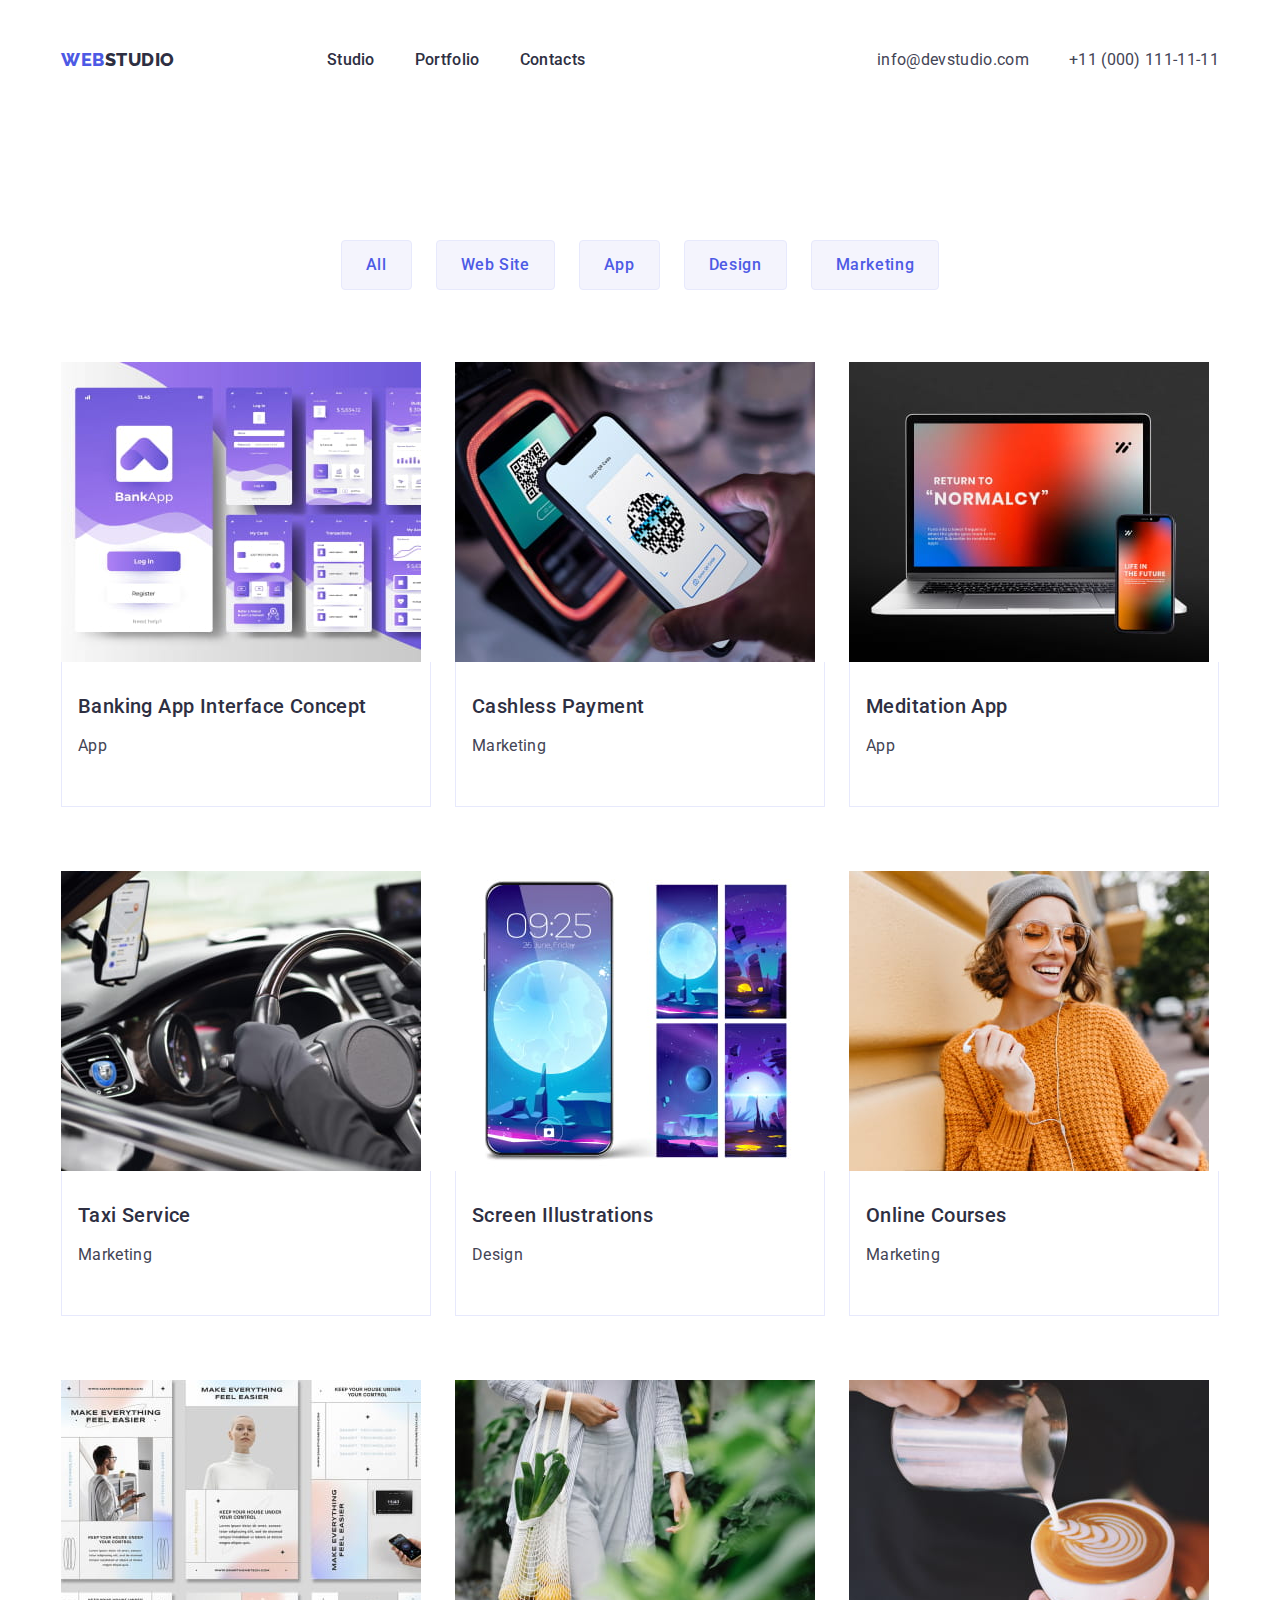
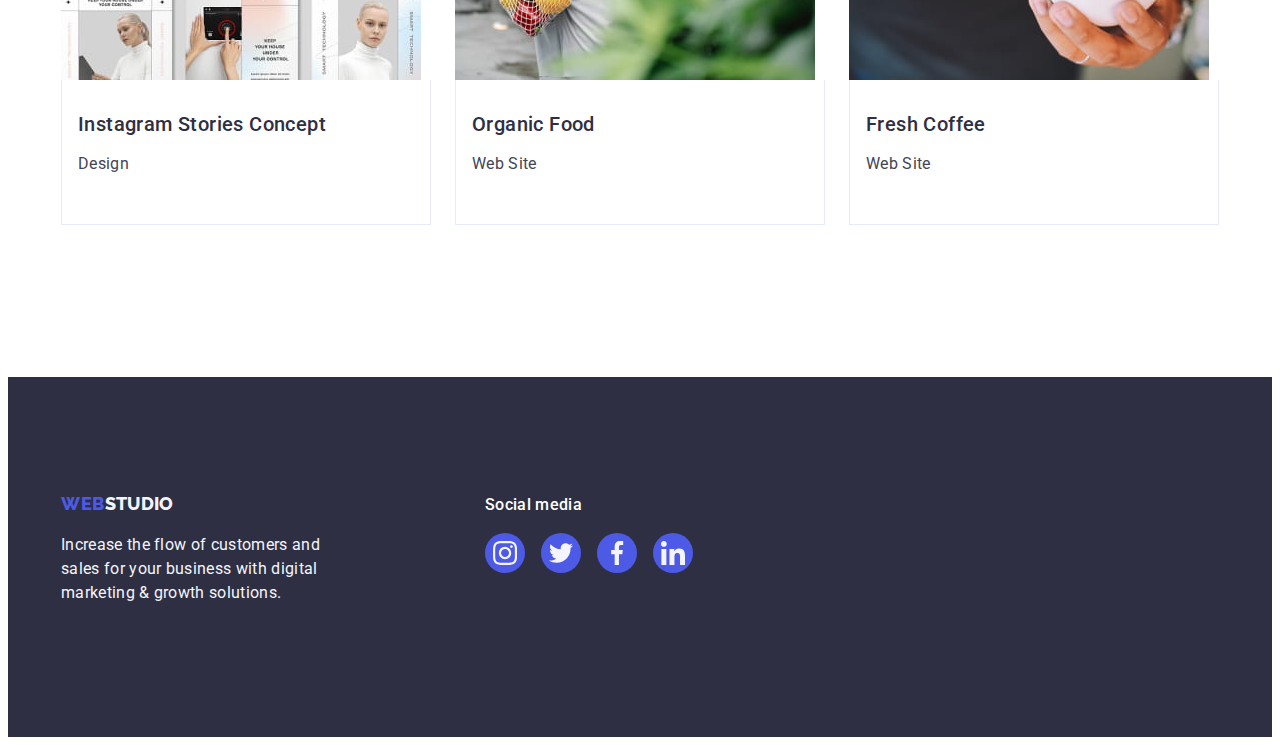
==== portfolio.html @ 4c4aa552 "Initial commit" ====
<!DOCTYPE html>
<html lang="en">
  <head>
    <meta charset="UTF-8" />
    <meta name="viewport" content="width=device-width, initial-scale=1.0" />
    <link
      rel="stylesheet"
      href="https://cdnjs.cloudflare.com/ajax/libs/modern-normalize/2.0.0/modern-normalize.min.css"
      integrity="sha512-4xo8blKMVCiXpTaLzQSLSw3KFOVPWhm/TRtuPVc4WG6kUgjH6J03IBuG7JZPkcWMxJ5huwaBpOpnwYElP/m6wg=="
      crossorigin="anonymous"
      referrerpolicy="no-referrer"
    />
    <link rel="preconnect" href="https://fonts.googleapis.com" />
    <link rel="preconnect" href="https://fonts.gstatic.com" crossorigin />
    <link
      href="https://fonts.googleapis.com/css2?family=Raleway:wght@700&family=Roboto:wght@400;500;700;900&display=swap"
      rel="stylesheet"
    />
    <link rel="stylesheet" href="./css/styles.css" />
    <title>Portfolio</title>
  </head>
  <body class="body">
    <!-- Header Section -->
    <header class="flex-header">
      <div class="header-container container">
        <!-- Navigation -->
        <nav class="flex-list">
          <!-- Logo -->
          <a class="logo link" href="./index.html"
            >Web<span class="span-class">Studio</span></a
          >
          <!-- Menu -->
          <ul class="list">
            <li><a class="list-link link" href="./index.html">Studio</a></li>
            <li>
              <a class="list-link link" href="./portfolio.html">Portfolio</a>
            </li>
            <li><a class="list-link link" href="">Contacts</a></li>
          </ul>
        </nav>
        <!-- Contact section -->
        <address class="contact">
          <ul class="list">
            <li>
              <a class="contact-link link" href="mailto:info@devstudio.com"
                >info@devstudio.com</a
              >
            </li>
            <li>
              <a class="contact-link link" href="tel:+110001111111">
                +11 (000) 111-11-11</a
              >
            </li>
          </ul>
        </address>
      </div>
    </header>
    <main>
      <!-- buttons section -->
      <section class="main">
        <div class="container">
          <h1 class="visually-hidden">all link buttons</h1>
          <ul class="list design-button">
            <li><button class="navi-menu" type="button">All</button></li>
            <li><button class="navi-menu" type="button">Web Site</button></li>
            <li><button class="navi-menu" type="button">App</button></li>
            <li><button class="navi-menu" type="button">Design</button></li>
            <li><button class="navi-menu" type="button">Marketing</button></li>
            <!-- banking app/cashless payment/meditation app -->
          </ul>
          <ul class="list portf">
            <li class="flist">
              <a href="" class="link">
                <img
                  src="./images/images-1.jpg"
                  alt="banking app interface"
                  width="360"
                />
                <div class="container-elements">
                  <h2 class="portfolio-titles">
                    Banking App Interface Concept
                  </h2>
                  <p class="p-pharagraph">App</p>
                </div>
              </a>
            </li>
            <li class="flist">
              <a href="" class="link">
                <img
                  src="./images/images-2.jpg"
                  alt="contactless payment"
                  width="360"
                />
                <div class="container-elements">
                  <h2 class="portfolio-titles">Cashless Payment</h2>
                  <p class="p-pharagraph">Marketing</p>
                </div>
              </a>
            </li>
            <li class="flist">
              <a href="" class="link">
                <img
                  src="./images/images-3.jpg"
                  alt="meditation app substitute"
                  width="360"
                />
                <div class="container-elements">
                  <h2 class="portfolio-titles">Meditation App</h2>
                  <p class="p-pharagraph">App</p>
                </div>
              </a>
            </li>
            <!-- Taxi service/Screen ilustration/Online courses -->
            <li class="flist">
              <a href="" class="link">
                <img
                  src="./images/images-4.jpg"
                  alt="Taxi service app"
                  width="360"
                />
                <div class="container-elements">
                  <h2 class="portfolio-titles">Taxi Service</h2>
                  <p class="p-pharagraph">Marketing</p>
                </div>
              </a>
            </li>
            <li class="flist">
              <a href="" class="link">
                <img
                  src="./images/images-5.jpg"
                  alt="Different screen ilustration"
                  width="360"
                />
                <div class="container-elements">
                  <h2 class="portfolio-titles">Screen Illustrations</h2>
                  <p class="p-pharagraph">Design</p>
                </div>
              </a>
            </li>
            <li class="flist">
              <a href="" class="link">
                <img
                  src="./images/images-6.jpg"
                  alt="Online courses anywere"
                  width="360"
                />
                <div class="container-elements">
                  <h2 class="portfolio-titles">Online Courses</h2>
                  <p class="p-pharagraph">Marketing</p>
                </div>
              </a>
            </li>
            <!-- Fourth section - Instagram stories/Organic Food/Fresh Coffe -->
            <li class="flist">
              <a href="" class="link">
                <img
                  src="./images/images-7.jpg"
                  alt="Instagram slides"
                  width="360"
                />
                <div class="container-elements">
                  <h2 class="portfolio-titles">Instagram Stories Concept</h2>
                  <p class="p-pharagraph">Design</p>
                </div>
              </a>
            </li>
            <li class="flist">
              <a href="" class="link">
                <img src="./images/images-8.jpg" alt="Fresh food" width="360" />
                <div class="container-elements">
                  <h2 class="portfolio-titles">Organic Food</h2>
                  <p class="p-pharagraph">Web Site</p>
                </div>
              </a>
            </li>
            <li class="flist">
              <a href="" class="link">
                <img
                  src="./images/images-9.jpg"
                  alt="Cappuccino cup"
                  width="360"
                />
                <div class="container-elements">
                  <h2 class="portfolio-titles">Fresh Coffee</h2>
                  <p class="p-pharagraph">Web Site</p>
                </div>
              </a>
            </li>
          </ul>
        </div>
      </section>
    </main>
    <footer class="footer">
      <div class="container social-m-footer">
        <div class="div-element-footer">
          <a class="logo link" href="./index.html"
            >Web<span class="span-class-p">Studio</span></a
          >
          <p class="index">
            Increase the flow of customers and sales for your business with
            digital marketing & growth solutions.
          </p>
        </div>
        <div>
          <p class="s-m-pharagraph">Social media</p>
          <ul class="s-m-list">
            <li class="insta-tweet-fb-li-footer">
              <a class="footer-link-sm" href="social-media-link-footer">
                <svg class="svg-icon-footer" width="24" height="24">
                  <use href="./images/icons.svg#instagram"></use>
                </svg>
              </a>
            </li>
            <li class="insta-tweet-fb-li-footer">
              <a class="footer-link-sm" href="social-media-link-footer">
                <svg class="svg-icon-footer" width="24" height="24">
                  <use href="./images/icons.svg#twitter-1"></use>
                </svg>
              </a>
            </li>
            <li class="insta-tweet-fb-li-footer">
              <a class="footer-link-sm" href="social-media-link-footer">
                <svg class="svg-icon-footer" width="24" height="24">
                  <use href="./images/icons.svg#facebook"></use>
                </svg>
              </a>
            </li>
            <li class="insta-tweet-fb-li-footer">
              <a class="footer-link-sm" href="social-media-link-footer">
                <svg class="svg-icon-footer" width="24" height="24">
                  <use href="./images/icons.svg#linkedin"></use>
                </svg>
              </a>
            </li>
          </ul>
        </div>
      </div>
    </footer>
  </body>
</html>
---- css/styles.css ----
:root {
  --logo-blue-color: #4d5ae5;
  --logo-titles-color: #2e2f42;
  --background-page-color: #fff;
  --adress-text-color: #434455;
  --brand-color-ocean: #404bbf;
  --light-color: #f4f4fd;
  --logo-coloe: #f4f4f4f4;
  --text-font-family: "Roboto", sans-serif;
  --logo-font-family: "Raleway", sans-serif;
  --cornflower: #e7e9fc;
  --light-slate: #8e8f99;
}

/*Nav section - Contact-Adress */

.body {
  font-family: "Roboto", sans-serif;
  color: #434455;
  background-color: var(--background-page-color);
}

h2 {
  margin: 0;
}

img {
  display: block;
}

.container {
  padding-left: 15px;
  padding-right: 15px;
  width: 1158px;
  margin: 0 auto;
}

.logo {
  font-family: "Raleway", sans-serif;
  font-weight: 800;
  font-size: 18px;
  line-height: 1.17;
  letter-spacing: 0.03em;
  text-transform: uppercase;
  color: var(--logo-blue-color);
  text-decoration: none;
  margin-right: 76px;
}

.span-class {
  color: var(--logo-titles-color);
  margin-right: 76px;
}

.link {
  text-decoration: none;
  display: inline-block;
  margin-bottom: 16px;
  display: block;
}

.list {
  list-style: none;
  display: flex;
  gap: 40px;
  padding: 0;
}

.ad-li {
  padding: 24px;
}

.sect-two {
  gap: 24px;
}

.design-button {
  justify-content: center;
  gap: 24px;
  margin-bottom: 72px;
  padding: 0;
}

.portf {
  flex-wrap: wrap;
  column-gap: 24px;
  row-gap: 48px;
  padding: 0;
}

.header-box-shadow {
  border-bottom: 1px solid var(--CORNFLOWER, #e7e9fc);
  background: var(--WHITE, #fff);
  box-shadow: 0px 1px 6px 0px rgba(46, 47, 66, 0.08),
    0px 1px 1px 0px rgba(46, 47, 66, 0.16),
    0px 2px 1px 0px rgba(46, 47, 66, 0.08);
}

.header-container {
  display: flex;
  justify-content: space-between;
}

.flex-list {
  display: flex;
  align-items: center;
}

.list-link {
  font-weight: 500;
  font-size: 16px;
  line-height: 1.5;
  letter-spacing: 0.02em;
  color: var(--logo-titles-color);
  text-decoration: none;
  padding: 24px 0;
}

.list-link:hover {
  color: #404bbf;
}
.list-link:focus {
  color: #404bbf;
}

.contact {
  font-style: normal;
  list-style-type: none;
  display: flex;
  align-items: center;
  gap: 40;
}

.contact-link {
  font-size: 16px;
  line-height: 1.5;
  font-weight: 400;
  letter-spacing: 0.02em;
  color: var(--adress-text-color);
  text-decoration: none;
}

.contact-link:hover,
.contact-link:focus {
  color: #404bbf;
}

/*MAIN SECTION -index html\\\*/

.hero {
  background-color: var(--logo-titles-color);
  text-align: center;
  padding-top: 188px;
  padding-bottom: 188px;
}

.hero-cover {
  background-image: linear-gradient(
      rgba(46, 47, 66, 0.7),
      rgba(46, 47, 66, 0.7)
    ),
    url(../images/people-office.jpg);
  max-width: 1440px;
  background-repeat: no-repeat;
  background-position: center;
  background-size: cover;
  margin-inline: auto;
}

.hero-title {
  font-size: 56px;
  line-height: 1.07;
  text-align: center;
  letter-spacing: 0.02em;
  color: #fff;
  font-weight: 700;
  max-width: 496px;
  margin: auto;
  margin-bottom: 72px;
}

/*Button - first section*/

.button {
  background-color: #4d5ae5;
  font-family: "Roboto", sans-serif;
  font-weight: 500;
  font-size: 16px;
  line-height: 1.5;
  letter-spacing: 0.04em;
  color: #fff;
  cursor: pointer;
  min-width: 169px;
  height: 56px;
  border: none;
  border-radius: 4px;
  margin: auto;
}

.button:hover,
.button:focus {
  background-color: #404bbf;
}

/*section 2*/

.title-list {
  font-weight: 500;
  font-size: 20px;
  line-height: 1.2;
  letter-spacing: 0.02em;
  color: #2e2f42;
  margin-bottom: 8px;
}

/*section two */

.section-two {
  padding-top: 120px;
  padding-bottom: 120px;
}

.position {
  width: 100%;
  min-width: 264px;
}

.flist {
  flex-basis: calc((100% - 48px) / 3);
}

.visually-hidden {
  position: absolute;
  width: 1px;
  height: 1px;
  margin: -1px;
  border: 0;
  padding: 0;
  white-space: nowrap;
  clip-path: inset(100%);
  clip: rect(0 0 0 0);
  overflow: hidden;
}

.icon-div-section-two {
  display: flex;
  align-items: center;
  justify-content: center;
  height: 112px;
  background-color: #f4f4fd;
  border-radius: 4px;
  margin-bottom: 8px;
}

/*section 3*/

.what-are-we-doing {
  font-size: 36px;
  line-height: 1.11;
  text-align: center;
  letter-spacing: 0.02em;
  text-transform: capitalize;
  color: var(--logo-titles-color);
  margin-bottom: 72px;
}

.third {
  display: flex;
  gap: 24px;
}

.threephoto {
  flex-basis: calc((100%-48) / 3);
}

/*section 4*/

.our-team {
  background-color: #f4f4fd;
  padding: 120px 0;
}

.fourth {
  list-style-type: none;
  display: flex;
  justify-content: center;
  gap: 24px;
  align-items: center;
  padding: 0;
}

.photo {
  min-width: 264px;
}

.div-element {
  padding-top: 32px;
  padding-bottom: 32px;
}

.four {
  width: calc(100% - 72px) / 4;
  border-radius: 0px 0px 4px 4px;
  background-color: var(--WHITE, #fff);
  box-shadow: 0px 2px 1px 0px rgba(46, 47, 66, 0.08),
    0px 1px 1px 0px rgba(46, 47, 66, 0.16),
    0px 1px 6px 0px rgba(46, 47, 66, 0.08);
  display: flex;
  flex-direction: column;
  justify-content: center;
  align-items: center;
  width: 264px;
}

.name-position {
  padding-top: 32px;
  padding-bottom: 32px;
}

.title-list-h-three {
  font-weight: 500;
  font-size: 20px;
  line-height: 120%;
  letter-spacing: 0.04em;
  color: #2e2f42;
  text-align: center;
  margin-bottom: 8px;
}

.indexp {
  font-size: 16px;
  line-height: 1.5;
  letter-spacing: 0.32px;
  color: var(--adress-text-color);
}

.p-team {
  text-align: center;
}

.photo {
  background: #fff;
}

.photocont {
  padding-bottom: 120px;
}

.social-media-section-four {
  display: flex;
  justify-content: center;
  gap: 24px;
  padding-right: 40px;
  list-style-type: none;
}

.insta-tweet-fb-li {
  width: 40px;
  height: 40px;
}

.social-media-link {
  width: 100%;
  height: 100%;
  background-color: var(--logo-blue-color);
  border-radius: 50%;
  display: flex;
  align-items: center;
  justify-content: center;
  flex-shrink: 0;
}

.social-media-link:hover,
.social-media-link:focus {
  background-color: #404bbf;
}

.svg-social {
  fill: var(--light-color);
}

/*section 5*/

.customers-section {
  padding-top: 120px;
  padding-bottom: 120px;
  display: flex;
  justify-content: center;
  align-items: center;
  height: 100%;
}

.customers-container {
  align-items: center;
}

.customers-title {
  font-size: 36px;
  line-height: 1.11;
  color: var(--logo-titles-color);
  align-items: center;
  margin-bottom: 72px;
  text-align: center;
  letter-spacing: 0.02em;
  text-transform: capitalize;
  border: 40px;
}

.customers-list {
  display: flex;
  gap: 24px;
  list-style-type: none;
  padding: 0;
}

.client-one {
  width: calc(100% - 120px) / 6;
  height: 88px;
  width: 168px;
}

.client-link {
  width: 100%;
  height: 100%;
  border: 1px solid #8e8f99;
  border-radius: 4px;
  display: flex;
  align-items: center;
  justify-content: center;
  color: var(--light-slate);
  align-items: center;
}

.client-link:hover {
  border-color: #404bbf;
  color: #404bbf;
}

.client-link:focus {
  border-color: #404bbf;
  color: #404bbf;
}

.svg-icon {
  fill: currentColor;
}

/*footer section*/

.footer {
  font-family: "Roboto", sans-serif;
  font-weight: 400;
  font-size: 16px;
  line-height: 24px;
  letter-spacing: 0.32px;
  color: var(--logo-blue-color);
  background-color: var(--logo-titles-color);
  padding-top: 100px;
  padding-bottom: 100px;
}

.index {
  color: var(--light-color);
  line-height: 1.5;
  letter-spacing: 0.02em;
  max-width: 264px;
  margin-bottom: 16px;
}

.index:first {
  text-transform: uppercase;
}

.span-class-f {
  color: #f4f4f4f4;
}

.span-class-p {
  line-height: 1.5;
  color: var(--light-color);
  letter-spacing: 0.02em;
}

.social-m-footer {
  display: flex;
  align-items: baseline;
  letter-spacing: 0.02em;
  color: var(--background-page-color);
  margin-bottom: 16px;
}

.div-element-footer {
  margin-right: 120px;
}

.s-m-pharagraph {
  font-weight: 500;
  font-size: 16px;
  line-height: 1.5;
  letter-spacing: 0.02em;
  color: var(--background-page-color);
  margin-left: 40px;
  max-width: 264px;
  margin-top: 16px;
}

.s-m-pharagraph::first-letter {
  text-transform: uppercase;
}

.s-m-list {
  display: flex;
  gap: 16px;
  list-style-type: none;
}

.insta-tweet-fb-li-footer {
  width: 40px;
  height: 40px;
}

.footer-link-sm {
  width: 100%;
  height: 100%;
  background-color: var(--logo-blue-color);
  border-radius: 50%;
  display: flex;
  align-items: center;
  justify-content: center;
}

.footer-link-sm:hover,
.footer-link-sm:focus {
  background-color: #31d0aa;
}

.svg-icon-footer {
  fill: var(--light-color);
}

/*PORTFOLIO main section*/

/*buttons section*/

.navi-menu {
  font-family: "Roboto", sans-serif;
  font-weight: 500;
  font-size: 16px;
  line-height: 1.5;
  letter-spacing: 0.04em;
  color: var(--logo-blue-color);
  background-color: #f4f4fd;
  cursor: pointer;
  padding-top: 12px;
  padding-bottom: 12px;
  padding-left: 24px;
  padding-right: 24px;
  border: 1px solid var(--cornflower);
  border-radius: 4px;
}

.navi-menu:hover {
  color: #fff;
  background-color: #404bbf;
  border: 1px solid transparent;
  box-shadow: 0px 3px 1px rgba(0, 0, 0, 0.1), 0px 2px 1px rgba(0, 0, 0, 0.08),
    0px 2px 2px rgba(0, 0, 0, 0.12);
}

.navi-menu:focus {
  color: #fff;
  background-color: #404bbf;
  border: 1px solid transparent;
  box-shadow: 0px 3px 1px rgba(0, 0, 0, 0.1), 0px 2px 1px rgba(0, 0, 0, 0.08),
    0px 2px 2px rgba(0, 0, 0, 0.12);
}

/*images*/
.portfolio-titles {
  font-weight: 500;
  font-size: 20px;
  line-height: 1.2;
  letter-spacing: 0.02em;
  color: var(--logo-titles-color);
  margin-bottom: 8px;
}

.p-pharagraph {
  font-size: 16px;
  line-height: 1.5;
  letter-spacing: 0.02em;
  color: var(--adress-text-color);
}

.main {
  padding-top: 96px;
  padding-bottom: 120px;
}

.container-elements {
  padding: 32px 16px;
  border: 1px solid var(--cornflower);
  border-top: none;
}
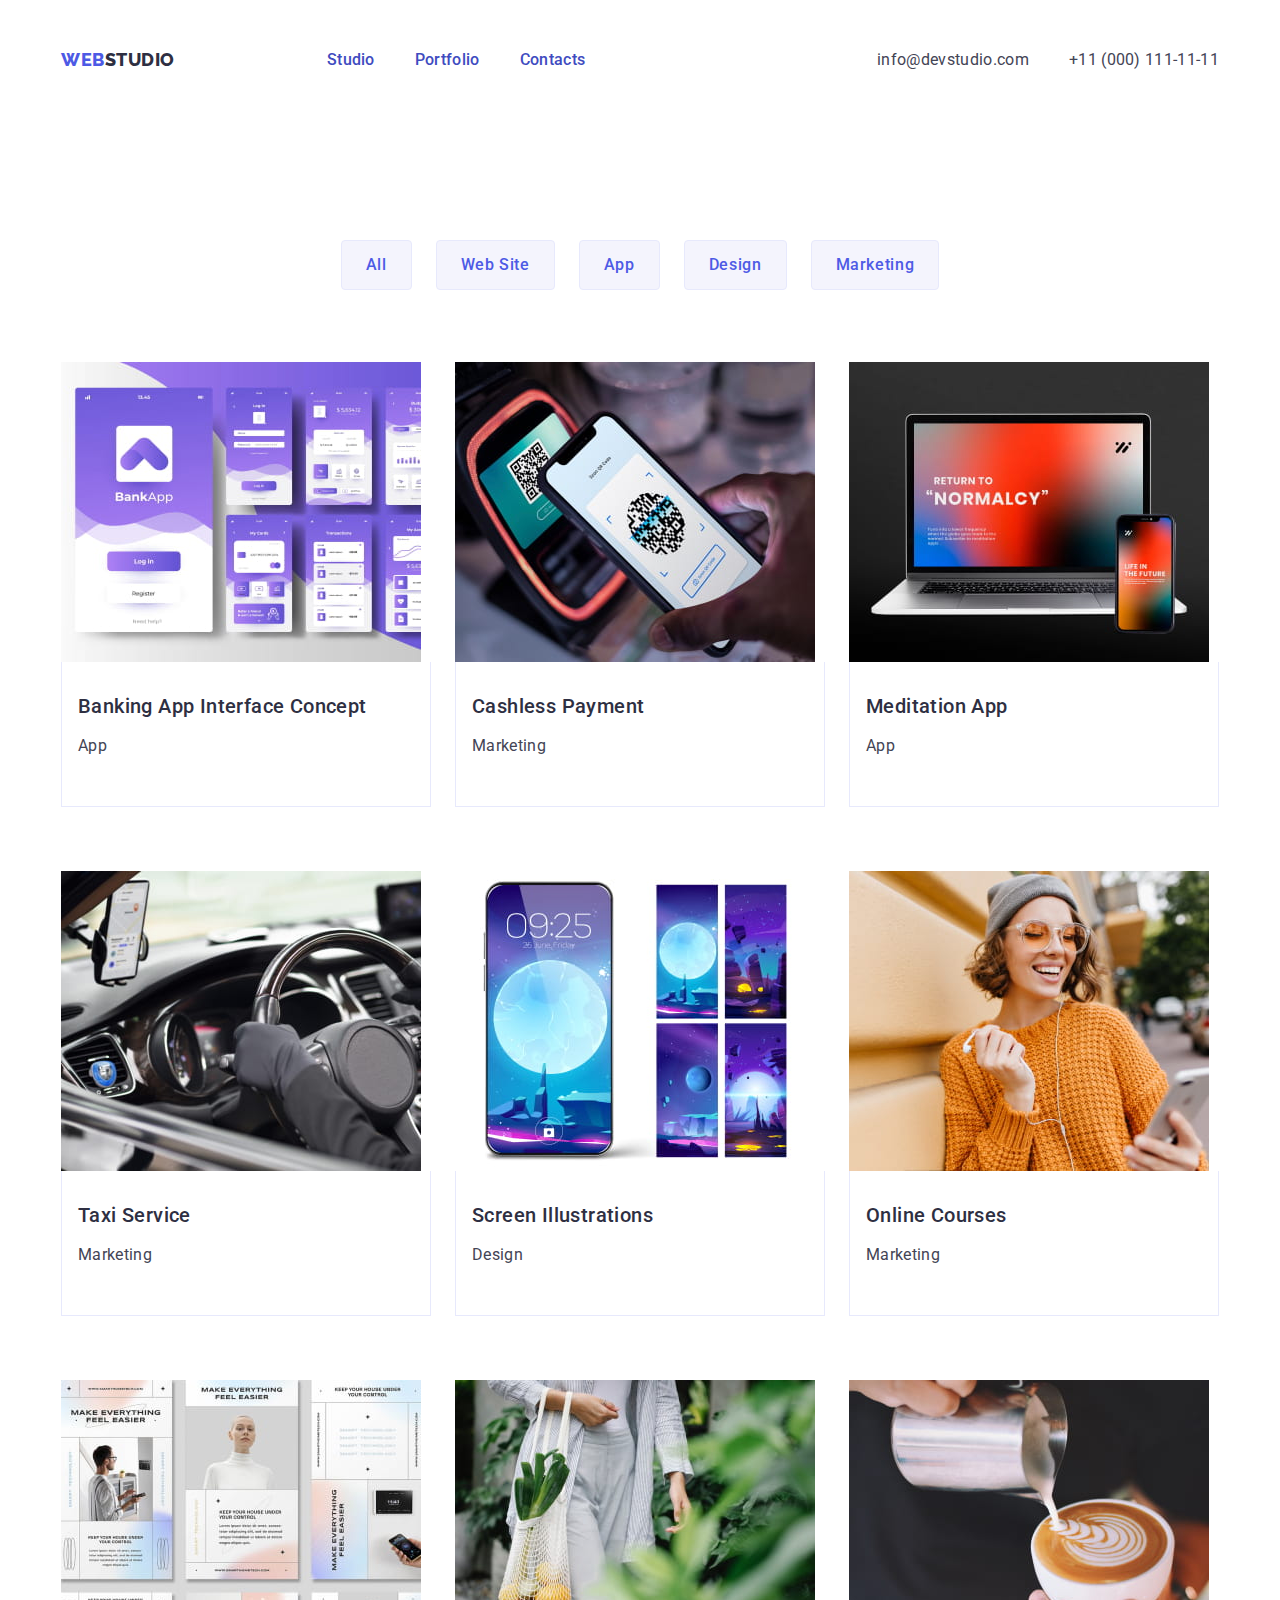
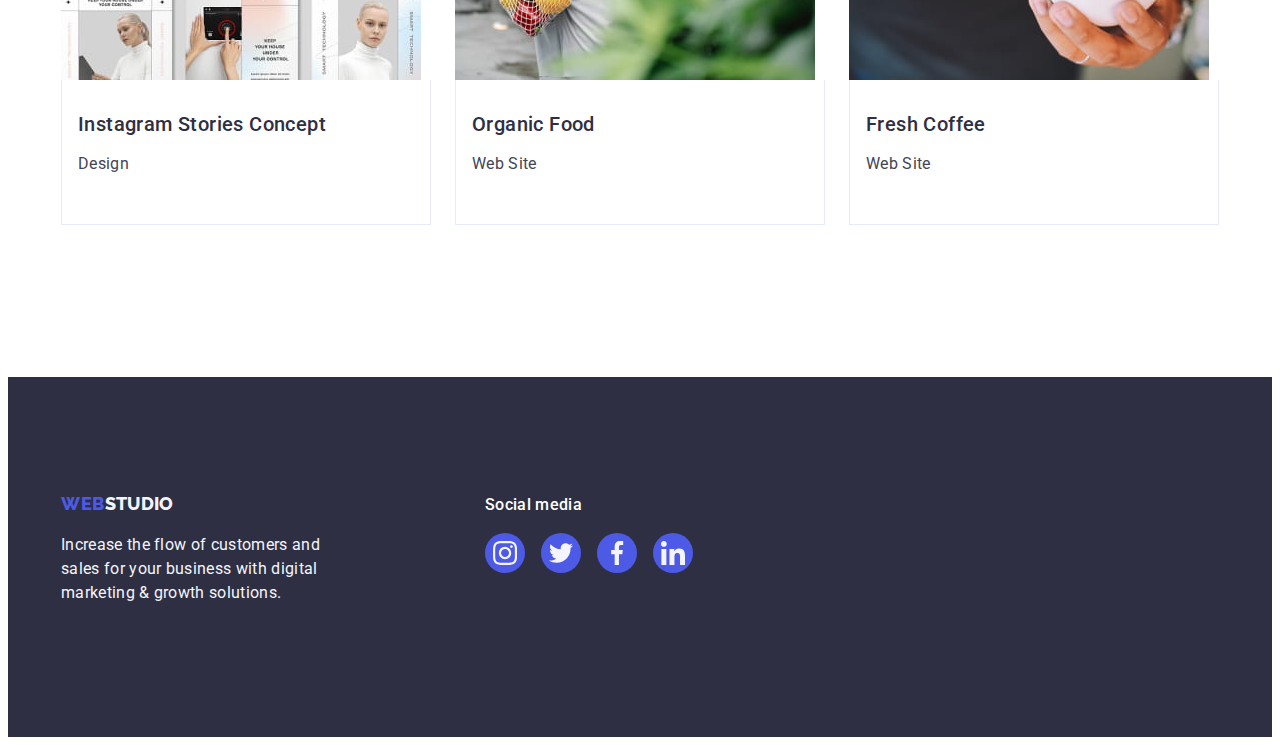
==== commit 4369c42c: "c1.5" ====
--- a/portfolio.html
+++ b/portfolio.html
@@ -71,11 +71,18 @@
           <ul class="list portf">
             <li class="flist">
               <a href="" class="link">
-                <img
-                  src="./images/images-1.jpg"
-                  alt="banking app interface"
-                  width="360"
-                />
+                <div class="img-div">
+                  <img
+                    src="./images/images-1.jpg"
+                    alt="banking app interface"
+                    width="360"
+                  />
+                  <p class="img-div-pharagraph">
+                    14 Stylish and User-Friendly App Design Concepts · Task
+                    Manager App · Calorie Tracker App · Exotic Fruit Ecommerce
+                    App · Cloud Storage App
+                  </p>
+                </div>
                 <div class="container-elements">
                   <h2 class="portfolio-titles">
                     Banking App Interface Concept
--- a/css/styles.css
+++ b/css/styles.css
@@ -27,6 +27,72 @@
 img {
   display: block;
 }
+.modal-window {
+  width: 100%;
+  height: 100%;
+  background-color: rgba(46, 47, 66, 0.4);
+
+  z-index: 10;
+  position: fixed;
+  top: 0;
+  transition: opacity 250ms cubic-bezier(0.4, 0, 0.2, 1),
+    visibility 250ms cubic-bezier(0.4, 0, 0.2, 1);
+}
+
+.is-hidden {
+  opacity: 0;
+  visibility: hidden;
+  pointer-events: none;
+}
+
+.div-intern-modal {
+  position: absolute;
+  top: 50%;
+  left: 50%;
+  transform: translate(-50%, -50%) scale(1);
+  width: 408px;
+  min-height: 584px;
+  background: #fcfcfc;
+  box-shadow: 0px 1px 1px rgba(0, 0, 0, 0.14), 0px 1px 3px rgba(0, 0, 0, 0.12),
+    0px 2px 1px rgba(0, 0, 0, 0.2);
+  border-radius: 4px;
+  transition: transform 250ms cubic-bezier(0.4, 0, 0.2, 1);
+}
+
+.close-button {
+  position: absolute;
+  top: 24px;
+  right: 24px;
+  width: 24px;
+  height: 24px;
+  border-radius: 50%;
+  display: flex;
+  align-items: center;
+  justify-content: center;
+  background-color: #e7e9fc;
+  margin: 1px solid rgba(0, 0, 0, 0, 0.1);
+  padding: 0;
+  cursor: pointer;
+  transition: background-color 250ms cubic-bezier(0.4, 0, 0.2, 1),
+    border 250ms cubic-bezier(0.4, 0, 0.2, 1);
+  margin: 0;
+}
+
+.close-button:hover {
+  background-color: #404bbf;
+  border: none;
+  fill: #fff;
+}
+
+.close-button:focus {
+  background-color: #404bbf;
+  border: none;
+  fill: #fff;
+}
+
+.modal-svg {
+  transition: fill 250ms cubic-bezier(0.4, 0, 0.2, 1);
+}
 
 .container {
   padding-left: 15px;
@@ -57,6 +123,7 @@
   display: inline-block;
   margin-bottom: 16px;
   display: block;
+  transition: box-shadow 250ms cubic-bezier(0.4, 0, 0.2, 1);
 }
 
 .list {
@@ -114,6 +181,19 @@
   color: var(--logo-titles-color);
   text-decoration: none;
   padding: 24px 0;
+  position: relative;
+  color: #404bbf;
+  transition: color 250ms cubic-bezier(0.4, 0, 0.2, 1);
+}
+
+.list-link::after {
+  content: "";
+  position: absolute;
+  left: 0;
+  bottom: -1px;
+  height: 4px;
+  background-color: #404bbf;
+  border-radius: 2px;
 }
 
 .list-link:hover {
@@ -138,6 +218,8 @@
   letter-spacing: 0.02em;
   color: var(--adress-text-color);
   text-decoration: none;
+
+  transition: color 250ms cubic-bezier(0.4, 0, 0.2, 1);
 }
 
 .contact-link:hover,
@@ -195,6 +277,7 @@
   border: none;
   border-radius: 4px;
   margin: auto;
+  transition: background-color 250ms cubic-bezier(0.4, 0, 0.2, 1);
 }
 
 .button:hover,
@@ -368,6 +451,7 @@
   align-items: center;
   justify-content: center;
   flex-shrink: 0;
+  transition: background-color 250ms cubic-bezier(0.4, 0, 0.2, 1);
 }
 
 .social-media-link:hover,
@@ -429,6 +513,8 @@
   justify-content: center;
   color: var(--light-slate);
   align-items: center;
+  transition: border-color 250ms cubic-bezier(0.4, 0, 0.2, 1),
+    color 250ms cubic-bezier(0.4, 0, 0.2, 1);
 }
 
 .client-link:hover {
@@ -527,6 +613,7 @@
   display: flex;
   align-items: center;
   justify-content: center;
+  transition: background-color 250ms cubic-bezier(0.4, 0, 0.2, 1);
 }
 
 .footer-link-sm:hover,
@@ -557,6 +644,10 @@
   padding-right: 24px;
   border: 1px solid var(--cornflower);
   border-radius: 4px;
+  transition: color 250ms cubic-bezier(0.4, 0, 0.2, 1),
+    background-color 250ms cubic-bezier(0.4, 0, 0.2, 1),
+    border-color 250ms cubic-bezier(0.4, 0, 0.2, 1),
+    box-shadow 250ms cubic-bezier(0.4, 0, 0.2, 1);
 }
 
 .navi-menu:hover {
@@ -592,6 +683,29 @@
   color: var(--adress-text-color);
 }
 
+.img-div-pharagraph {
+  position: absolute;
+  top: 0;
+  font-size: 16px;
+  line-height: 1.5;
+  letter-spacing: 0.02em;
+  color: var(--light-color);
+  padding: 40px 32px;
+  background-color: #4d5ae5;
+  height: 100%;
+  width: 100%;
+  transform: translateY(100%);
+  transition: transform 250ms cubic-bezier(0.4, 0, 0.2, 1);
+}
+
+.img-div-pharagraph:hover {
+  transform: translateY(0);
+}
+
+.img-div-pharagraph:focus {
+  transform: translateY(0);
+}
+
 .main {
   padding-top: 96px;
   padding-bottom: 120px;
@@ -602,3 +716,8 @@
   border: 1px solid var(--cornflower);
   border-top: none;
 }
+
+.img-div {
+  position: relative;
+  overflow: hidden;
+}
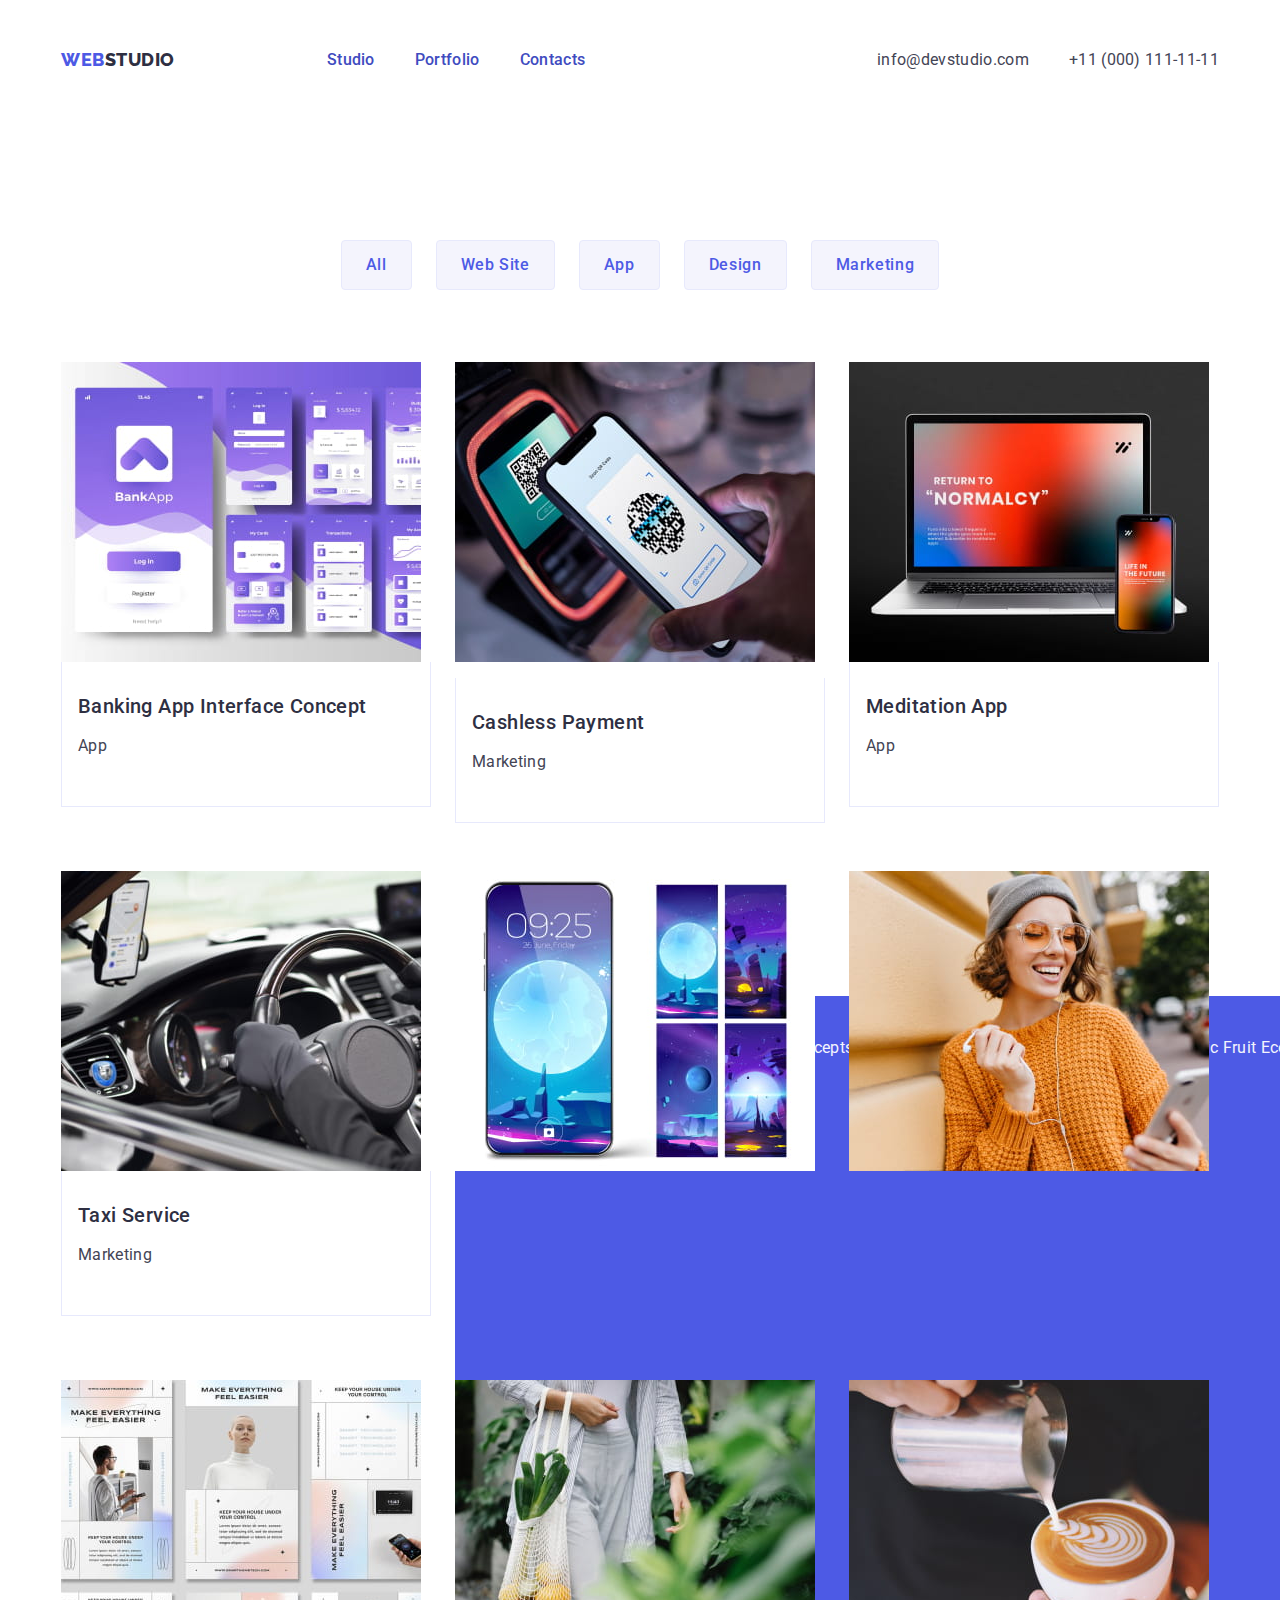
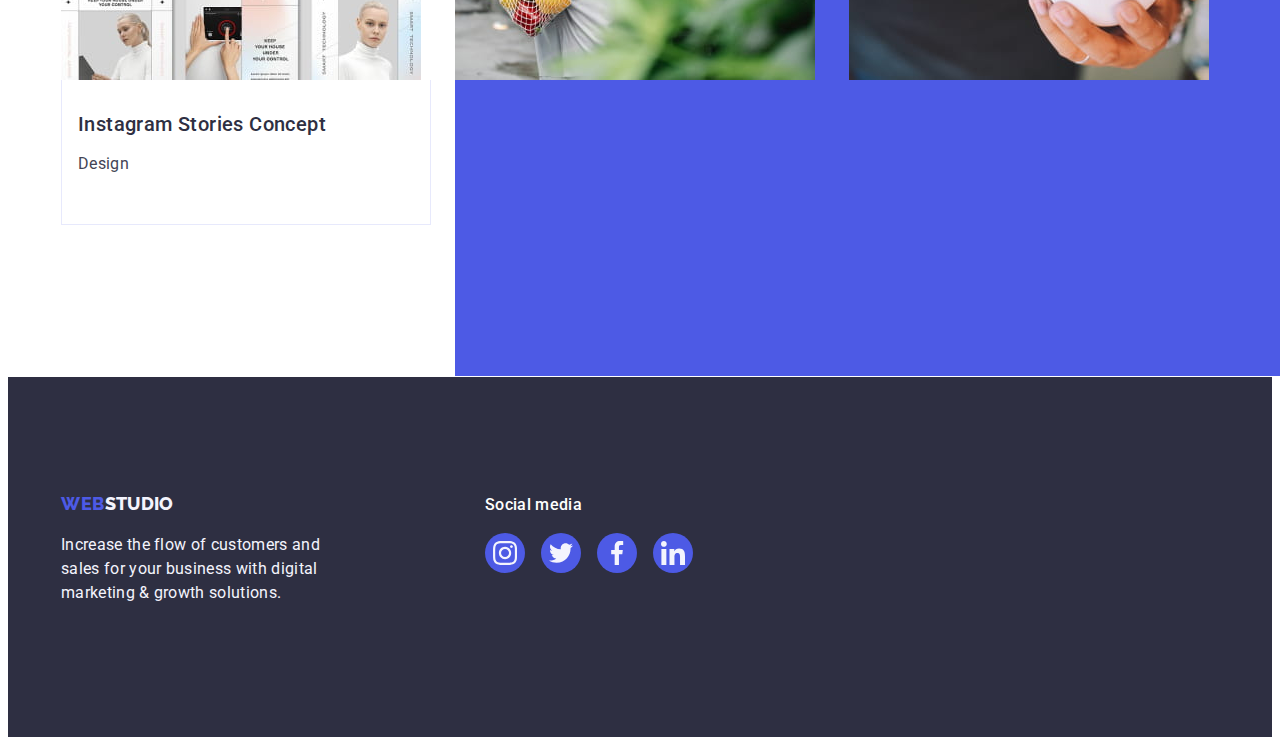
==== commit b2ed86d1: "Update portfolio.html" ====
--- a/portfolio.html
+++ b/portfolio.html
@@ -92,12 +92,19 @@
               </a>
             </li>
             <li class="flist">
-              <a href="" class="link">
-                <img
+              <div href="" class="link">
+                <div class="img-div"></div>
+                 <img
                   src="./images/images-2.jpg"
                   alt="contactless payment"
                   width="360"
-                />
+                 />
+                 <p class="img-div-pharagraph">
+                  14 Stylish and User-Friendly App Design Concepts · Task
+                  Manager App · Calorie Tracker App · Exotic Fruit Ecommerce
+                  App · Cloud Storage App
+                 </p>
+              </div>
                 <div class="container-elements">
                   <h2 class="portfolio-titles">Cashless Payment</h2>
                   <p class="p-pharagraph">Marketing</p>
@@ -106,11 +113,18 @@
             </li>
             <li class="flist">
               <a href="" class="link">
-                <img
+                <div class="img-div">
+                 <img
                   src="./images/images-3.jpg"
                   alt="meditation app substitute"
                   width="360"
-                />
+                 />
+                 <p class="img-div-pharagraph">
+                  14 Stylish and User-Friendly App Design Concepts · Task
+                  Manager App · Calorie Tracker App · Exotic Fruit Ecommerce
+                  App · Cloud Storage App
+                 </p>
+              </div>
                 <div class="container-elements">
                   <h2 class="portfolio-titles">Meditation App</h2>
                   <p class="p-pharagraph">App</p>
@@ -120,11 +134,18 @@
             <!-- Taxi service/Screen ilustration/Online courses -->
             <li class="flist">
               <a href="" class="link">
-                <img
+                <div class="img-div">
+                 <img
                   src="./images/images-4.jpg"
                   alt="Taxi service app"
                   width="360"
-                />
+                 />
+                 <p class="img-div-pharagraph">
+                  14 Stylish and User-Friendly App Design Concepts · Task
+                  Manager App · Calorie Tracker App · Exotic Fruit Ecommerce
+                  App · Cloud Storage App
+                 </p>
+              </div>
                 <div class="container-elements">
                   <h2 class="portfolio-titles">Taxi Service</h2>
                   <p class="p-pharagraph">Marketing</p>
@@ -133,11 +154,18 @@
             </li>
             <li class="flist">
               <a href="" class="link">
-                <img
+                <div class="img-div">
+                 <img
                   src="./images/images-5.jpg"
                   alt="Different screen ilustration"
                   width="360"
-                />
+                 />
+                 <p class="img-div-pharagraph">
+                  14 Stylish and User-Friendly App Design Concepts · Task
+                  Manager App · Calorie Tracker App · Exotic Fruit Ecommerce
+                  App · Cloud Storage App
+                 </p>
+              </div>
                 <div class="container-elements">
                   <h2 class="portfolio-titles">Screen Illustrations</h2>
                   <p class="p-pharagraph">Design</p>
@@ -146,11 +174,18 @@
             </li>
             <li class="flist">
               <a href="" class="link">
-                <img
+                <div class="img-div">
+                 <img
                   src="./images/images-6.jpg"
                   alt="Online courses anywere"
                   width="360"
-                />
+                 />
+                 <p class="img-div-pharagraph">
+                  14 Stylish and User-Friendly App Design Concepts · Task
+                  Manager App · Calorie Tracker App · Exotic Fruit Ecommerce
+                  App · Cloud Storage App
+                 </p>
+                </div>
                 <div class="container-elements">
                   <h2 class="portfolio-titles">Online Courses</h2>
                   <p class="p-pharagraph">Marketing</p>
@@ -160,11 +195,18 @@
             <!-- Fourth section - Instagram stories/Organic Food/Fresh Coffe -->
             <li class="flist">
               <a href="" class="link">
-                <img
+                <div class="img-div">
+                 <img
                   src="./images/images-7.jpg"
                   alt="Instagram slides"
                   width="360"
-                />
+                 />
+                 <p class="img-div-pharagraph">
+                  14 Stylish and User-Friendly App Design Concepts · Task
+                  Manager App · Calorie Tracker App · Exotic Fruit Ecommerce
+                  App · Cloud Storage App
+                 </p>
+                </div>
                 <div class="container-elements">
                   <h2 class="portfolio-titles">Instagram Stories Concept</h2>
                   <p class="p-pharagraph">Design</p>
@@ -173,7 +215,14 @@
             </li>
             <li class="flist">
               <a href="" class="link">
-                <img src="./images/images-8.jpg" alt="Fresh food" width="360" />
+                <div class="img-div">
+                 <img src="./images/images-8.jpg" alt="Fresh food" width="360" />
+                 <p class="img-div-pharagraph">
+                  14 Stylish and User-Friendly App Design Concepts · Task
+                  Manager App · Calorie Tracker App · Exotic Fruit Ecommerce
+                  App · Cloud Storage App
+                 </p>
+                </div>
                 <div class="container-elements">
                   <h2 class="portfolio-titles">Organic Food</h2>
                   <p class="p-pharagraph">Web Site</p>
@@ -182,11 +231,18 @@
             </li>
             <li class="flist">
               <a href="" class="link">
-                <img
+                <div class="img-div">
+                 <img
                   src="./images/images-9.jpg"
                   alt="Cappuccino cup"
                   width="360"
-                />
+                 />
+                 <p class="img-div-pharagraph">
+                  14 Stylish and User-Friendly App Design Concepts · Task
+                  Manager App · Calorie Tracker App · Exotic Fruit Ecommerce
+                  App · Cloud Storage App
+                 </p>
+                </div>
                 <div class="container-elements">
                   <h2 class="portfolio-titles">Fresh Coffee</h2>
                   <p class="p-pharagraph">Web Site</p>
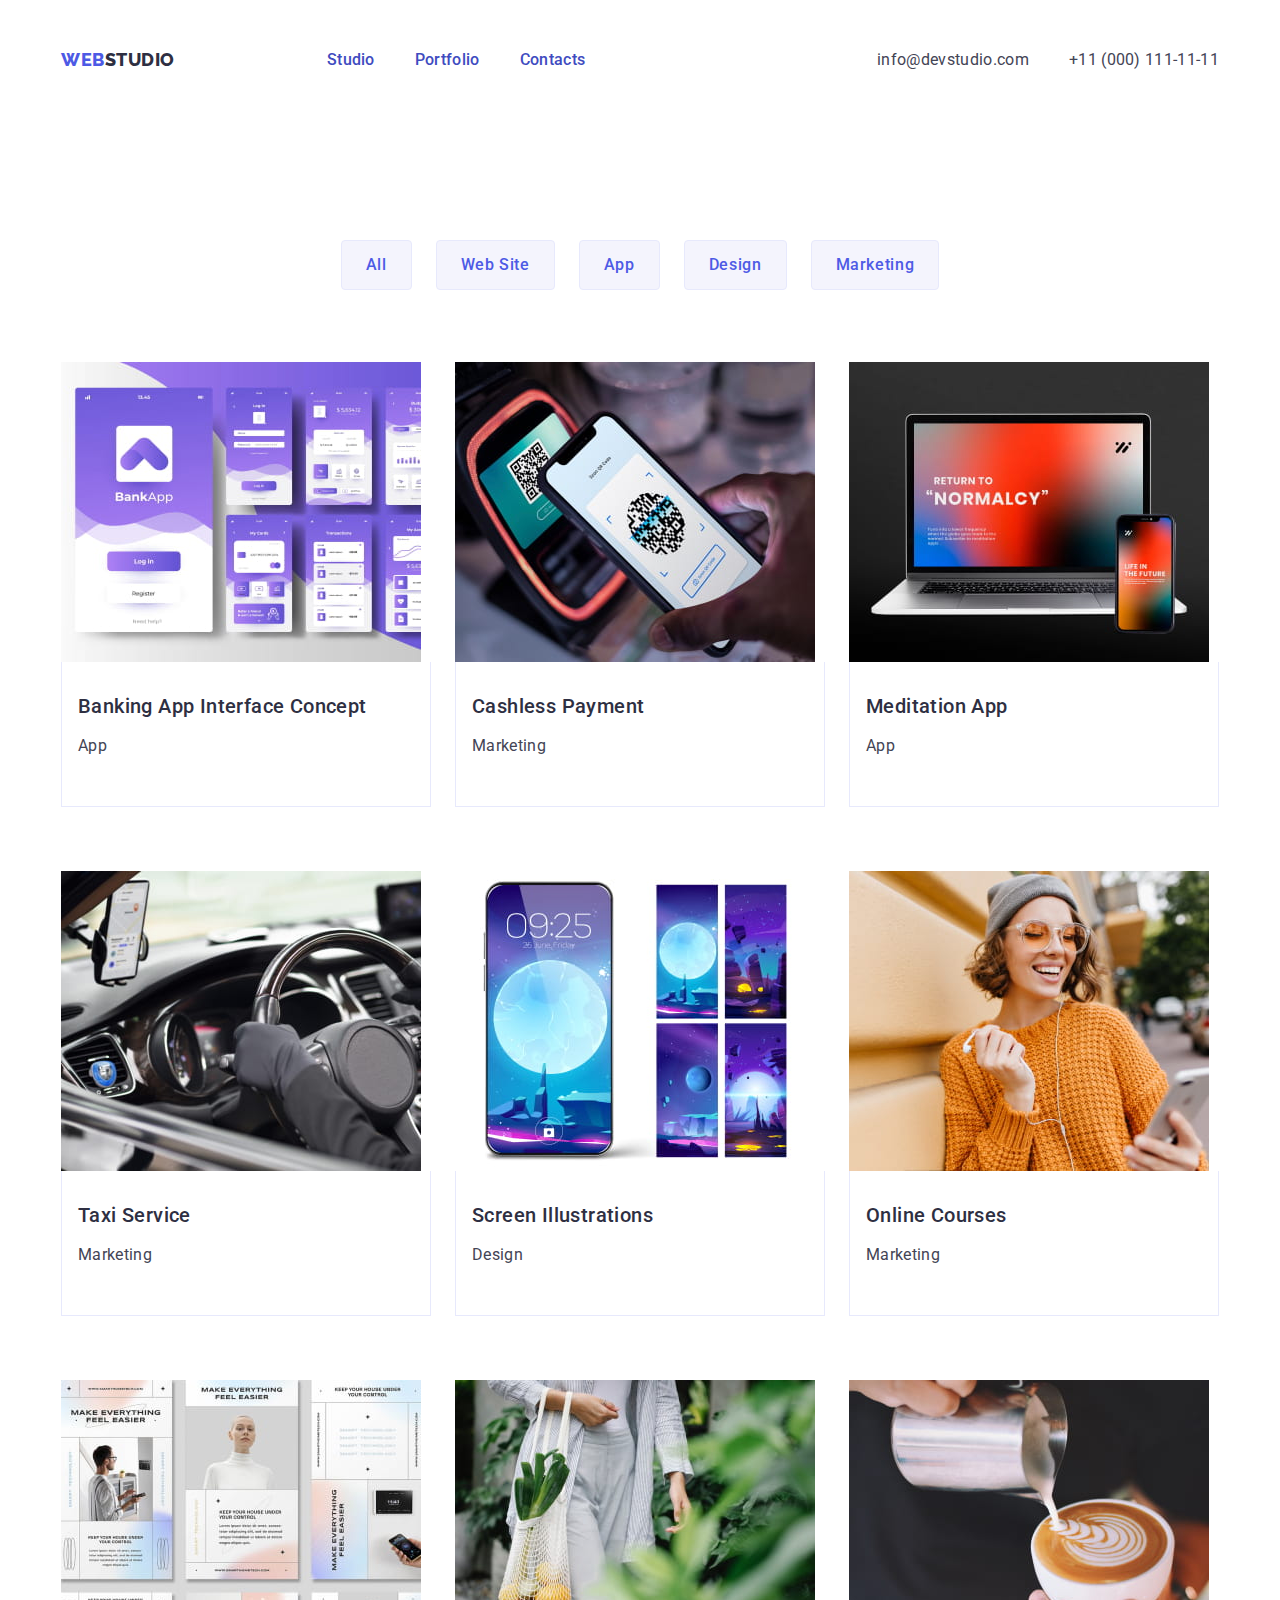
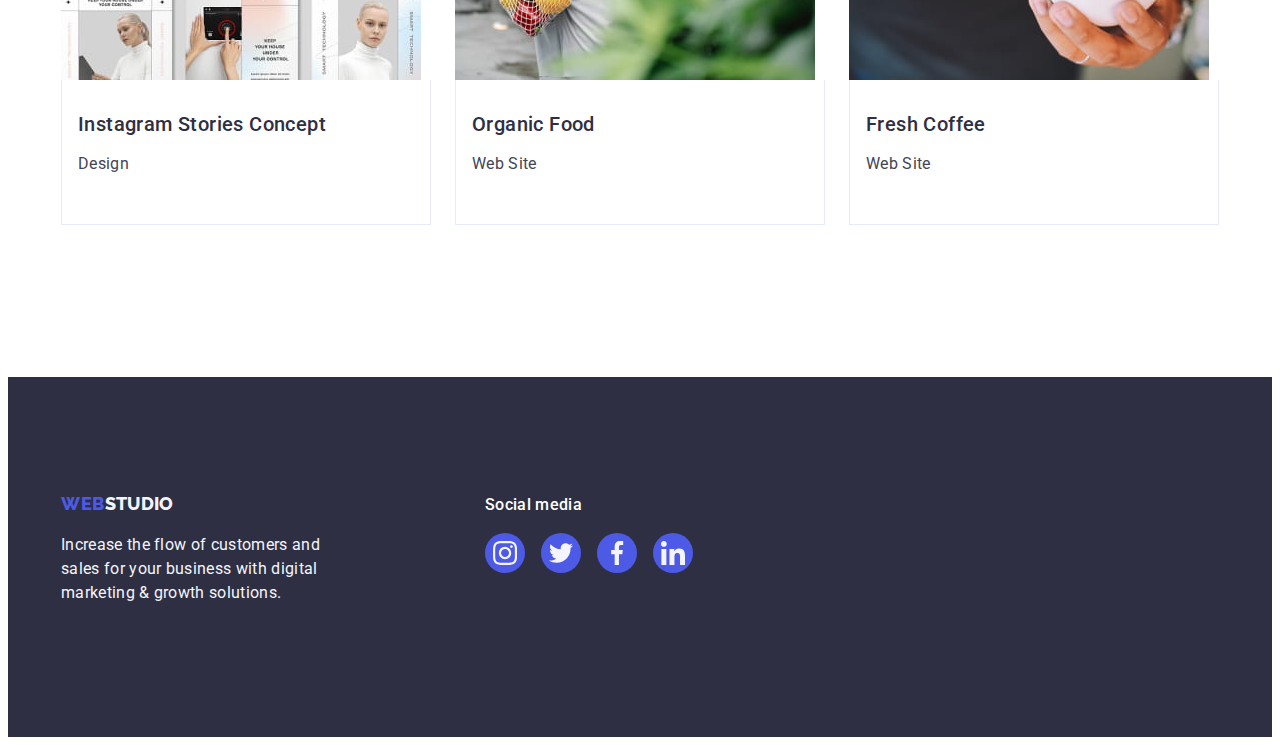
==== commit 9d041da2: "Update portfolio.html" ====
--- a/portfolio.html
+++ b/portfolio.html
@@ -92,19 +92,19 @@
               </a>
             </li>
             <li class="flist">
-              <div href="" class="link">
-                <div class="img-div"></div>
-                 <img
-                  src="./images/images-2.jpg"
-                  alt="contactless payment"
-                  width="360"
-                 />
-                 <p class="img-div-pharagraph">
-                  14 Stylish and User-Friendly App Design Concepts · Task
-                  Manager App · Calorie Tracker App · Exotic Fruit Ecommerce
-                  App · Cloud Storage App
-                 </p>
-              </div>
+              <a href="" class="link">
+                <div class="img-div">
+                  <img
+                    src="./images/images-2.jpg"
+                    alt="contactless payment"
+                    width="360"
+                  />
+                  <p class="img-div-pharagraph">
+                    14 Stylish and User-Friendly App Design Concepts · Task
+                    Manager App · Calorie Tracker App · Exotic Fruit Ecommerce
+                    App · Cloud Storage App
+                  </p>
+                </div>
                 <div class="container-elements">
                   <h2 class="portfolio-titles">Cashless Payment</h2>
                   <p class="p-pharagraph">Marketing</p>
@@ -114,17 +114,17 @@
             <li class="flist">
               <a href="" class="link">
                 <div class="img-div">
-                 <img
-                  src="./images/images-3.jpg"
-                  alt="meditation app substitute"
-                  width="360"
-                 />
-                 <p class="img-div-pharagraph">
-                  14 Stylish and User-Friendly App Design Concepts · Task
-                  Manager App · Calorie Tracker App · Exotic Fruit Ecommerce
-                  App · Cloud Storage App
-                 </p>
-              </div>
+                  <img
+                    src="./images/images-3.jpg"
+                    alt="meditation app substitute"
+                    width="360"
+                  />
+                  <p class="img-div-pharagraph">
+                    14 Stylish and User-Friendly App Design Concepts · Task
+                    Manager App · Calorie Tracker App · Exotic Fruit Ecommerce
+                    App · Cloud Storage App
+                  </p>
+                </div>
                 <div class="container-elements">
                   <h2 class="portfolio-titles">Meditation App</h2>
                   <p class="p-pharagraph">App</p>
@@ -135,17 +135,17 @@
             <li class="flist">
               <a href="" class="link">
                 <div class="img-div">
-                 <img
-                  src="./images/images-4.jpg"
-                  alt="Taxi service app"
-                  width="360"
-                 />
-                 <p class="img-div-pharagraph">
-                  14 Stylish and User-Friendly App Design Concepts · Task
-                  Manager App · Calorie Tracker App · Exotic Fruit Ecommerce
-                  App · Cloud Storage App
-                 </p>
-              </div>
+                  <img
+                    src="./images/images-4.jpg"
+                    alt="Taxi service app"
+                    width="360"
+                  />
+                  <p class="img-div-pharagraph">
+                    14 Stylish and User-Friendly App Design Concepts · Task
+                    Manager App · Calorie Tracker App · Exotic Fruit Ecommerce
+                    App · Cloud Storage App
+                  </p>
+                </div>
                 <div class="container-elements">
                   <h2 class="portfolio-titles">Taxi Service</h2>
                   <p class="p-pharagraph">Marketing</p>
@@ -155,17 +155,17 @@
             <li class="flist">
               <a href="" class="link">
                 <div class="img-div">
-                 <img
-                  src="./images/images-5.jpg"
-                  alt="Different screen ilustration"
-                  width="360"
-                 />
-                 <p class="img-div-pharagraph">
-                  14 Stylish and User-Friendly App Design Concepts · Task
-                  Manager App · Calorie Tracker App · Exotic Fruit Ecommerce
-                  App · Cloud Storage App
-                 </p>
-              </div>
+                  <img
+                    src="./images/images-5.jpg"
+                    alt="Different screen ilustration"
+                    width="360"
+                  />
+                  <p class="img-div-pharagraph">
+                    14 Stylish and User-Friendly App Design Concepts · Task
+                    Manager App · Calorie Tracker App · Exotic Fruit Ecommerce
+                    App · Cloud Storage App
+                  </p>
+                </div>
                 <div class="container-elements">
                   <h2 class="portfolio-titles">Screen Illustrations</h2>
                   <p class="p-pharagraph">Design</p>
@@ -175,16 +175,16 @@
             <li class="flist">
               <a href="" class="link">
                 <div class="img-div">
-                 <img
-                  src="./images/images-6.jpg"
-                  alt="Online courses anywere"
-                  width="360"
-                 />
-                 <p class="img-div-pharagraph">
-                  14 Stylish and User-Friendly App Design Concepts · Task
-                  Manager App · Calorie Tracker App · Exotic Fruit Ecommerce
-                  App · Cloud Storage App
-                 </p>
+                  <img
+                    src="./images/images-6.jpg"
+                    alt="Online courses anywere"
+                    width="360"
+                  />
+                  <p class="img-div-pharagraph">
+                    14 Stylish and User-Friendly App Design Concepts · Task
+                    Manager App · Calorie Tracker App · Exotic Fruit Ecommerce
+                    App · Cloud Storage App
+                  </p>
                 </div>
                 <div class="container-elements">
                   <h2 class="portfolio-titles">Online Courses</h2>
@@ -196,16 +196,16 @@
             <li class="flist">
               <a href="" class="link">
                 <div class="img-div">
-                 <img
-                  src="./images/images-7.jpg"
-                  alt="Instagram slides"
-                  width="360"
-                 />
-                 <p class="img-div-pharagraph">
-                  14 Stylish and User-Friendly App Design Concepts · Task
-                  Manager App · Calorie Tracker App · Exotic Fruit Ecommerce
-                  App · Cloud Storage App
-                 </p>
+                  <img
+                    src="./images/images-7.jpg"
+                    alt="Instagram slides"
+                    width="360"
+                  />
+                  <p class="img-div-pharagraph">
+                    14 Stylish and User-Friendly App Design Concepts · Task
+                    Manager App · Calorie Tracker App · Exotic Fruit Ecommerce
+                    App · Cloud Storage App
+                  </p>
                 </div>
                 <div class="container-elements">
                   <h2 class="portfolio-titles">Instagram Stories Concept</h2>
@@ -216,12 +216,16 @@
             <li class="flist">
               <a href="" class="link">
                 <div class="img-div">
-                 <img src="./images/images-8.jpg" alt="Fresh food" width="360" />
-                 <p class="img-div-pharagraph">
-                  14 Stylish and User-Friendly App Design Concepts · Task
-                  Manager App · Calorie Tracker App · Exotic Fruit Ecommerce
-                  App · Cloud Storage App
-                 </p>
+                  <img
+                    src="./images/images-8.jpg"
+                    alt="Fresh food"
+                    width="360"
+                  />
+                  <p class="img-div-pharagraph">
+                    14 Stylish and User-Friendly App Design Concepts · Task
+                    Manager App · Calorie Tracker App · Exotic Fruit Ecommerce
+                    App · Cloud Storage App
+                  </p>
                 </div>
                 <div class="container-elements">
                   <h2 class="portfolio-titles">Organic Food</h2>
@@ -232,16 +236,16 @@
             <li class="flist">
               <a href="" class="link">
                 <div class="img-div">
-                 <img
-                  src="./images/images-9.jpg"
-                  alt="Cappuccino cup"
-                  width="360"
-                 />
-                 <p class="img-div-pharagraph">
-                  14 Stylish and User-Friendly App Design Concepts · Task
-                  Manager App · Calorie Tracker App · Exotic Fruit Ecommerce
-                  App · Cloud Storage App
-                 </p>
+                  <img
+                    src="./images/images-9.jpg"
+                    alt="Cappuccino cup"
+                    width="360"
+                  />
+                  <p class="img-div-pharagraph">
+                    14 Stylish and User-Friendly App Design Concepts · Task
+                    Manager App · Calorie Tracker App · Exotic Fruit Ecommerce
+                    App · Cloud Storage App
+                  </p>
                 </div>
                 <div class="container-elements">
                   <h2 class="portfolio-titles">Fresh Coffee</h2>
